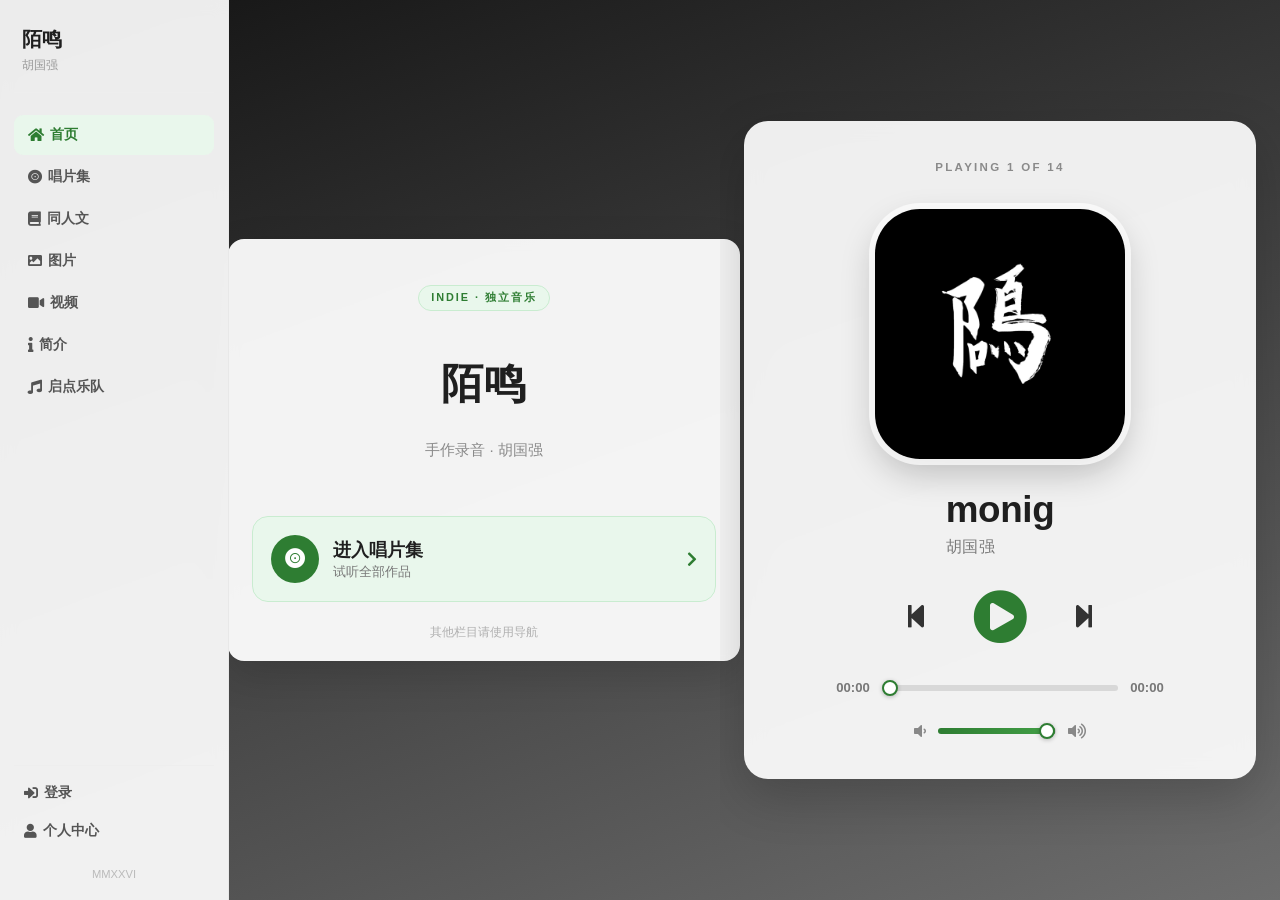
==== index.html @ 040d3408 "陌鸣乐队网站" ====
<!DOCTYPE html>
<html lang="zh-CN">
<head>
  <meta charset="UTF-8">
  <meta name="viewport" content="width=device-width, initial-scale=1.0">
  <title>Simple Music Player</title>
  <!-- Load FontAwesome icons -->
  <link rel="stylesheet" href="https://cdnjs.cloudflare.com/ajax/libs/font-awesome/5.13.0/css/all.min.css">

  <!-- Load the custom CSS style file -->
  <link rel="stylesheet" type="text/css" href="style.css">
</head>
<body>
  <div id="bg-layer"></div>

  <!-- 导航：桌面为侧边栏，手机为顶部条 -->
  <nav class="sidenav" id="sidenav">
    <div class="sn-brand">
      <div class="sn-name">陌鸣</div>
      <div class="sn-sub">胡国强</div>
    </div>
    <div class="sn-items">
      <div class="sn-item" data-view="menu" onclick="navTo('menu')"><i class="fa fa-home"></i><span>首页</span></div>
      <div class="sn-item" data-view="playlist" onclick="navTo('playlist')"><i class="fa fa-record-vinyl"></i><span>唱片集</span></div>
      <div class="sn-item" data-view="fanfic" onclick="navTo('fanfic')"><i class="fa fa-book"></i><span>同人文</span></div>
      <div class="sn-item" data-view="images" onclick="navTo('images')"><i class="fa fa-image"></i><span>图片</span></div>
      <div class="sn-item" data-view="video" onclick="navTo('video')"><i class="fa fa-video"></i><span>视频</span></div>
      <div class="sn-item" data-view="about" onclick="navTo('about')"><i class="fa fa-info"></i><span>简介</span></div>
      <div class="sn-item" data-view="band" onclick="navTo('band')"><i class="fa fa-music"></i><span>启点乐队</span></div>
    </div>
    <div class="sn-bottom">
      <div class="sn-item" id="nav-login" data-view="login" onclick="navTo('login')"><i class="fa fa-sign-in-alt"></i><span>登录</span></div>
      <div class="sn-item" id="nav-profile" data-view="profile" onclick="navTo('profile')"><i class="fa fa-user"></i><span>个人中心</span></div>
    </div>
    <div class="sn-foot">MMXXVI</div>
  </nav>

  <!-- 首页 -->
  <div class="view" id="view-menu">
    <div class="page page-home">
      <div class="home-hero">
        <div class="home-badge">INDIE · 独立音乐</div>
        <h1 class="home-title">陌鸣</h1>
        <p class="home-sub">手作录音 · 胡国强</p>
      </div>
      <div class="home-cta" onclick="navTo('playlist')">
        <div class="cta-icon"><i class="fa fa-record-vinyl"></i></div>
        <div class="cta-text">
          <div class="cta-name">进入唱片集</div>
          <div class="cta-sub">试听全部作品</div>
        </div>
        <i class="fa fa-chevron-right cta-go"></i>
      </div>
      <p class="home-hint">其他栏目请使用导航</p>
    </div>
  </div>

  <!-- 歌单 -->
  <div class="view" id="view-playlist">
    <div class="page">
      <div class="page-head"><div class="page-title">唱片集</div></div>
      <div class="pl-list"></div>
      <div class="card-foot"></div>
    </div>
  </div>

  <!-- 播放器 -->
  <div class="view" id="view-player">
    <div class="player-back" onclick="goBack()" title="返回"><i class="fa fa-arrow-left"></i></div>
    <div class="player">
      <div class="player-expand" onclick="toggleExpand()" title="放大">
        <i class="fa fa-expand"></i>
      </div>
      <div class="details">
        <div class="now-playing">PLAYING x OF y</div>
        <div class="track-art"></div>
        <div class="meta">
          <div class="track-name">Track Name</div>
          <div class="track-artist">Track Artist</div>
        </div>
      </div>
      <div class="buttons">
        <div class="prev-track" onclick="prevTrack()"><i class="fa fa-step-backward fa-2x"></i></div>
        <div class="playpause-track" onclick="playpauseTrack()"><i class="fa fa-play-circle fa-5x"></i></div>
        <div class="next-track" onclick="nextTrack()"><i class="fa fa-step-forward fa-2x"></i></div>
      </div>
      <div class="slider_container">
        <div class="current-time">00:00</div>
        <input type="range" min="1" max="100" value="0" class="seek_slider" onchange="seekTo()">
        <div class="total-duration">00:00</div>
      </div>
      <div class="slider_container">
        <i class="fa fa-volume-down"></i>
        <input type="range" min="1" max="100" value="99" class="volume_slider" onchange="setVolume()">
        <i class="fa fa-volume-up"></i>
      </div>
    </div>
  </div>

  <!-- 同人文 -->
  <div class="view" id="view-fanfic">
    <div class="page">
      <div class="page-head"><div class="page-title">同人文</div></div>
      <div class="page-body">
        <div class="empty-state">
          <div class="es-icon"><i class="fa fa-book-open"></i></div>
          <div class="es-title">文字档案整理中</div>
          <div class="es-sub">敬请期待</div>
        </div>
      </div>
      <div class="card-foot">同人文 · 文字区</div>
    </div>
  </div>

  <!-- 图片 -->
  <div class="view" id="view-images">
    <div class="page">
      <div class="page-head"><div class="page-title">图片</div></div>
      <div class="page-body">
        <p class="page-lead">相册 · GALLERY</p>
        <div class="img-grid"></div>
      </div>
      <div class="card-foot">图片 · 影像</div>
    </div>
  </div>

  <!-- 视频 -->
  <div class="view" id="view-video">
    <div class="page">
      <div class="page-head"><div class="page-title">视频</div></div>
      <div class="page-body">
        <p class="page-lead">影像 · VIDEOS</p>
        <div class="video-list"></div>
      </div>
      <div class="card-foot">视频 · 影像</div>
    </div>
  </div>

  <!-- 图片/视频 大图播放弹层 -->
  <div class="lightbox" id="lightbox" onclick="closeLightbox()">
    <div class="lightbox-body" onclick="event.stopPropagation()">
      <img id="lb-img" src="" alt="">
      <video id="lb-video" controls playsinline preload="metadata"></video>
      <div class="lightbox-close" onclick="closeLightbox()"><i class="fa fa-times"></i></div>
    </div>
  </div>

  <!-- 简介 -->
  <div class="view" id="view-about">
    <div class="page">
      <div class="page-head"><div class="page-title">简介</div></div>
      <div class="page-body">
        <p class="page-lead">ABOUT · 简介</p>
        <p class="page-para">陌鸣从不同的角度看待这个多面性的复杂社会：当人与外界的距离越来越远，人类越来越难找到灵魂的共振。陌生的我们因对音乐的共鸣而走到一起。</p>
        <p class="page-para">当然从另一个角度看，就是支莫名其妙的乐队。</p>
      </div>
      <div class="card-foot">简介 · ABOUT</div>
    </div>
  </div>

  <!-- 启点乐队 -->
  <div class="view" id="view-band">
    <div class="page">
      <div class="page-head"><div class="page-title">启点乐队</div></div>
      <div class="page-body">
        <p class="page-lead">BAND · 乐队</p>
        <div class="band-line"><span class="band-role">主唱 / 吉他</span><span class="band-name">胡国强</span></div>
        <div class="band-line"><span class="band-role">贝斯</span><span class="band-name">——</span></div>
        <div class="band-line"><span class="band-role">鼓</span><span class="band-name">——</span></div>
        <div class="band-line"><span class="band-role">键盘</span><span class="band-name">——</span></div>
        <p class="page-para" style="margin-top:18px">乐队简介占位文案：介绍乐队的成立、风格与成员，此处可替换。</p>
      </div>
      <div class="card-foot">启点乐队 · BAND</div>
    </div>
  </div>

  <!-- 登录 -->
  <div class="view" id="view-login">
    <div class="page">
      <div class="page-head"><div class="page-title">登录 · LOGIN</div></div>
      <div class="page-body">
        <form class="auth-form" id="login-form" onsubmit="return doLogin(event)">
          <label class="auth-label" for="login-user">手机号 / 用户名</label>
          <input class="auth-input" type="text" id="login-user" autocomplete="username" placeholder="手机号或用户名">
          <label class="auth-label" for="login-pass">密码</label>
          <input class="auth-input" type="password" id="login-pass" autocomplete="current-password" placeholder="请输入密码">
          <button type="submit" class="auth-btn">登 录</button>
        </form>
        <form class="auth-form" id="reg-form" style="display:none" onsubmit="return doRegister(event)">
          <label class="auth-label" for="reg-phone">手机号</label>
          <div class="code-row">
            <input class="auth-input" type="tel" id="reg-phone" autocomplete="tel" placeholder="请输入手机号">
            <button type="button" class="auth-btn code-btn" id="send-code-btn" onclick="sendSmsCode()">发送验证码</button>
          </div>
          <label class="auth-label" for="reg-code">验证码</label>
          <input class="auth-input" type="text" id="reg-code" inputmode="numeric" autocomplete="one-time-code" placeholder="请输入验证码">
          <label class="auth-label" for="reg-pass">密码</label>
          <input class="auth-input" type="password" id="reg-pass" autocomplete="new-password" placeholder="设置密码">
          <label class="auth-label" for="reg-pass2">确认密码</label>
          <input class="auth-input" type="password" id="reg-pass2" autocomplete="new-password" placeholder="再次输入密码">
          <button type="submit" class="auth-btn">注 册</button>
        </form>
        <p class="auth-switch" id="sw-reg"><a href="javascript:;" onclick="showRegister(true)">还没有账号？去注册</a></p>
        <p class="auth-switch" id="sw-login" style="display:none"><a href="javascript:;" onclick="showRegister(false)">已有账号？去登录</a></p>
        <div class="auth-msg" id="auth-msg"></div>
        <p class="auth-tip">演示账号：admin / 123456 · 注册验证码：123456（模拟）</p>
      </div>
    </div>
  </div>

  <!-- 个人中心 -->
  <div class="view" id="view-profile">
    <div class="page">
      <div class="page-head"><div class="page-title">个人中心 · PROFILE</div></div>
      <div class="page-body">
        <div class="profile-top">
          <div class="profile-avatar"><i class="fa fa-user"></i></div>
          <div class="profile-name" id="profile-name">——</div>
          <div class="profile-sub" id="profile-sub">0 首收藏</div>
        </div>
        <div class="profile-section">
          <div class="profile-sec-title">我的收藏</div>
          <div class="profile-favs" id="profile-favs"></div>
        </div>
      </div>
      <div class="card-foot">
        <button class="auth-btn auth-btn-ghost" onclick="doLogout()">退出登录</button>
      </div>
    </div>
  </div>

  <!-- 悬浮唱片：随时回到播放器 -->
  <div class="float-vinyl" onclick="enterPlayer()" title="回到播放器">
    <div class="fv-disc"></div>
    <span class="fv-note">NOW PLAYING</span>
  </div>

  <!-- Load the main script for the player -->
  <script src="main.js"></script>
</body>
</html>
---- style.css ----
html {
  background: #dff0d9;
}

body {
  margin: 0;
  background-color: transparent;
  font-family: -apple-system, BlinkMacSystemFont, "PingFang SC", "Microsoft YaHei", "Segoe UI", Roboto, "Helvetica Neue", sans-serif;
  -webkit-font-smoothing: antialiased;
  overflow-x: hidden;
}

/* soft background derived from the current cover */
#bg-layer {
  position: fixed;
  inset: 0;
  z-index: -1;
  background: linear-gradient(160deg, #90ee90 0%, #c8f0bb 100%);
  transition: opacity .6s ease;
}

/* ---- navigation: top bar on phones, sidebar on desktop ---- */

.sidenav {
  position: fixed;
  top: 0;
  left: 0;
  right: 0;
  height: 52px;
  z-index: 15;
  background: rgba(255, 255, 255, 0.92);
  border-bottom: 1px solid #e8e8e8;
  backdrop-filter: blur(8px);
  -webkit-backdrop-filter: blur(8px);
  display: flex;
  align-items: center;
  padding: 0 10px;
  gap: 8px;
}

.sn-brand {
  display: none;
}

.sn-items {
  display: flex;
  gap: 4px;
  overflow-x: auto;
  -webkit-overflow-scrolling: touch;
}

.sn-items::-webkit-scrollbar {
  display: none;
}

.sn-item {
  flex-shrink: 0;
  display: flex;
  align-items: center;
  gap: 6px;
  padding: 8px 12px;
  border-radius: 9px;
  color: #555;
  font-size: .85rem;
  font-weight: 600;
  cursor: pointer;
  white-space: nowrap;
  transition: background .15s, color .15s;
}

.sn-item i {
  font-size: .9rem;
}

.sn-item:hover {
  background: #f0f0f0;
}

.sn-item.active {
  background: #e9f7ec;
  color: #2e7d32;
}

.sn-foot {
  display: none;
}

.sn-bottom {
  display: flex;
  align-items: center;
  gap: 4px;
  margin-left: auto;
}

.sn-bottom .sn-item {
  padding: 8px 10px;
}

/* ---- auth & profile ---- */

.auth-form {
  display: flex;
  flex-direction: column;
  gap: 8px;
  margin-bottom: 14px;
}

.auth-label {
  font-size: .8rem;
  color: #888;
  font-weight: 600;
  margin-top: 4px;
}

.auth-input {
  padding: 11px 14px;
  border: 1px solid #ddd;
  border-radius: 10px;
  font-size: .95rem;
  font-family: inherit;
  outline: none;
  transition: border-color .15s, box-shadow .15s;
}

.auth-input:focus {
  border-color: #2e7d32;
  box-shadow: 0 0 0 3px rgba(46, 125, 50, .12);
}

.code-row {
  display: flex;
  gap: 8px;
}

.code-row .auth-input {
  flex: 1;
}

.code-btn {
  margin-top: 0;
  flex-shrink: 0;
  padding: 0 14px;
  font-size: .82rem;
  white-space: nowrap;
}

.code-btn:disabled {
  background: #aaa;
  cursor: default;
  transform: none;
}

.auth-btn {
  margin-top: 12px;
  padding: 12px;
  border: none;
  border-radius: 10px;
  background: #2e7d32;
  color: #fff;
  font-size: .95rem;
  font-weight: 700;
  font-family: inherit;
  cursor: pointer;
  transition: background .15s, transform .15s;
}

.auth-btn:hover {
  background: #256b29;
  transform: translateY(-1px);
}

.auth-btn-ghost {
  margin-top: 0;
  background: transparent;
  color: #c0392b;
  border: 1px solid #e0b4b4;
}

.auth-btn-ghost:hover {
  background: #fdf0f0;
}

.auth-switch {
  text-align: center;
  font-size: .82rem;
  color: #888;
  margin: 8px 0 0;
}

.auth-switch a {
  color: #2e7d32;
  cursor: pointer;
  font-weight: 600;
}

.auth-msg {
  text-align: center;
  font-size: .82rem;
  color: #c0392b;
  margin-top: 10px;
  min-height: 1.2em;
}

.auth-tip {
  text-align: center;
  font-size: .75rem;
  color: #aaa;
  margin-top: 12px;
}

.profile-top {
  text-align: center;
  padding: 8px 0 20px;
}

.profile-avatar {
  width: 74px;
  height: 74px;
  border-radius: 50%;
  background: #e9f7ec;
  color: #2e7d32;
  font-size: 1.8rem;
  display: flex;
  align-items: center;
  justify-content: center;
  margin: 0 auto 12px;
  box-shadow: inset 0 0 0 1px #c9ecd0;
}

.profile-name {
  font-size: 1.2rem;
  font-weight: 700;
  color: #1f1f1f;
}

.profile-sub {
  font-size: .8rem;
  color: #999;
  margin-top: 4px;
}

.profile-section {
  border-top: 1px solid #eee;
  padding-top: 16px;
}

.profile-sec-title {
  font-size: .82rem;
  font-weight: 700;
  color: #666;
  letter-spacing: .08em;
  margin-bottom: 8px;
}

.profile-favs {
  display: flex;
  flex-direction: column;
  gap: 2px;
}

.pf-item {
  display: flex;
  align-items: center;
  gap: 10px;
  padding: 10px 12px;
  border-radius: 10px;
  cursor: pointer;
  transition: background .15s;
}

.pf-item:hover {
  background: #f4faf5;
}

.pf-item i {
  color: #2e7d32;
  font-size: .85rem;
  width: 16px;
}

.pf-name {
  font-size: .9rem;
  color: #333;
  font-weight: 500;
}

.pf-empty {
  text-align: center;
  color: #aaa;
  font-size: .82rem;
  padding: 18px 0;
}

.pl-fav {
  color: #ccc;
  font-size: .85rem;
  padding: 8px;
  cursor: pointer;
  transition: color .15s, transform .15s;
}

.pl-fav:hover {
  transform: scale(1.15);
}

.pl-fav.on {
  color: #e0245e;
}

/* ---- views ---- */

.view {
  position: fixed;
  top: 52px;
  left: 0;
  right: 0;
  bottom: 0;
  display: flex;
  align-items: center;
  justify-content: center;
  padding: 20px;
  overflow-y: auto;
  opacity: 0;
  pointer-events: none;
  transform: translateY(8px);
  transition: opacity .2s ease, transform .2s ease;
}

.view.active {
  opacity: 1;
  pointer-events: auto;
  transform: none;
}

/* ---- shared page card ---- */

.page {
  width: min(92vw, 460px);
  max-height: 100%;
  background: rgba(255, 255, 255, 0.94);
  border-radius: 16px;
  box-shadow: 0 14px 40px rgba(0, 0, 0, 0.14);
  backdrop-filter: blur(6px);
  -webkit-backdrop-filter: blur(6px);
  display: flex;
  flex-direction: column;
  overflow: hidden;
}

.page-head {
  display: flex;
  align-items: center;
  justify-content: center;
  padding: 18px 22px 14px;
  border-bottom: 1px solid #eee;
}

.page-title {
  font-size: 1.1rem;
  font-weight: 700;
  letter-spacing: .02em;
  color: #1f1f1f;
}

.page-body {
  flex: 1;
  overflow-y: auto;
  padding: 22px;
}

.page-lead {
  color: #8a8a8a;
  font-size: .8rem;
  letter-spacing: .14em;
  text-transform: uppercase;
  margin-bottom: 14px;
}

.page-para {
  color: #444;
  line-height: 1.9;
  margin-bottom: 14px;
}

.page-para.placeholder {
  color: #aaa;
}

.card-foot {
  padding: 12px 22px;
  border-top: 1px solid #eee;
  color: #999;
  text-align: center;
  font-size: .75rem;
}

/* ---- home ---- */

.home-hero {
  text-align: center;
  padding: 46px 24px 30px;
}

.home-badge {
  display: inline-block;
  font-size: .68rem;
  font-weight: 700;
  letter-spacing: .18em;
  color: #2e7d32;
  background: #e9f7ec;
  border: 1px solid #c9ecd0;
  border-radius: 999px;
  padding: 5px 12px;
  margin-bottom: 18px;
}

.home-title {
  font-size: 2.6rem;
  font-weight: 800;
  letter-spacing: .02em;
  color: #1f1f1f;
}

.home-sub {
  color: #8a8a8a;
  font-size: .95rem;
  margin-top: 8px;
}

.home-cta {
  display: flex;
  align-items: center;
  gap: 14px;
  margin: 10px 24px 0;
  padding: 18px;
  background: #e9f7ec;
  border: 1px solid #c9ecd0;
  border-radius: 16px;
  cursor: pointer;
  transition: transform .15s, box-shadow .15s;
}

.home-cta:hover {
  transform: translateY(-2px);
  box-shadow: 0 10px 22px rgba(0, 0, 0, 0.08);
}

.cta-icon {
  width: 48px;
  height: 48px;
  border-radius: 50%;
  background: #2e7d32;
  color: #fff;
  font-size: 1.3rem;
  display: flex;
  align-items: center;
  justify-content: center;
  flex-shrink: 0;
}

.cta-text {
  flex: 1;
  min-width: 0;
}

.cta-name {
  font-size: 1.1rem;
  font-weight: 700;
  color: #1f1f1f;
}

.cta-sub {
  font-size: .8rem;
  color: #777;
  margin-top: 2px;
}

.cta-go {
  color: #2e7d32;
  font-size: 1rem;
}

.home-hint {
  text-align: center;
  color: #b0b0b0;
  font-size: .78rem;
  margin: 22px 0 20px;
}

/* ---- playlist ---- */

.pl-list {
  flex: 1;
  overflow-y: auto;
  padding: 8px 16px;
}

.pl-item {
  display: flex;
  align-items: center;
  gap: 14px;
  padding: 13px 10px;
  border-bottom: 1px solid #f0f0f0;
  border-radius: 10px;
  cursor: pointer;
  transition: background .15s;
}

.pl-item:hover {
  background: #f6f6f6;
}

.pl-num {
  color: #b0b0b0;
  font-size: .8rem;
  font-weight: 600;
  width: 22px;
}

.pl-meta {
  flex: 1;
  min-width: 0;
}

.pl-name {
  color: #222;
  font-size: .98rem;
  font-weight: 600;
  white-space: nowrap;
  overflow: hidden;
  text-overflow: ellipsis;
}

.pl-artist {
  color: #999;
  font-size: .75rem;
  margin-top: 2px;
}

.pl-state {
  color: #2e7d32;
  font-size: .75rem;
  visibility: hidden;
}

.pl-item.active .pl-state {
  visibility: visible;
}

.pl-item.active .pl-name {
  color: #2e7d32;
}

/* ---- player ---- */

.player-back {
  position: absolute;
  top: 16px;
  left: 16px;
  z-index: 5;
  cursor: pointer;
  color: #333;
  font-size: 1.05rem;
  padding: 8px;
  background: rgba(255, 255, 255, 0.75);
  border-radius: 50%;
  width: 38px;
  height: 38px;
  display: flex;
  align-items: center;
  justify-content: center;
  box-shadow: 0 4px 14px rgba(0, 0, 0, 0.12);
}

.player {
  width: min(92vw, 520px);
  background: rgba(255, 255, 255, 0.92);
  border-radius: 24px;
  padding: 40px 32px 30px;
  box-shadow: 0 18px 50px rgba(0, 0, 0, 0.18);
  backdrop-filter: blur(10px);
  -webkit-backdrop-filter: blur(10px);
  display: flex;
  align-items: center;
  flex-direction: column;
  justify-content: center;
  position: relative;
}

.player-expand {
  display: none;
  position: absolute;
  top: 12px;
  right: 12px;
  width: 34px;
  height: 34px;
  align-items: center;
  justify-content: center;
  border-radius: 50%;
  background: rgba(0, 0, 0, 0.06);
  color: #555;
  cursor: pointer;
  font-size: .9rem;
  transition: background .15s, transform .15s;
}

.player-expand:hover {
  background: rgba(0, 0, 0, 0.12);
  transform: scale(1.1);
}

.details {
  display: flex;
  align-items: center;
  flex-direction: column;
  justify-content: center;
  margin-bottom: 6px;
}

.now-playing {
  font-size: .72rem;
  font-weight: 600;
  letter-spacing: .2em;
  text-transform: uppercase;
  color: #8a8a8a;
  margin-bottom: 8px;
}

.track-art {
  margin: 28px 0 30px;
  height: 250px;
  width: 250px;
  background-size: cover;
  background-position: center;
  border-radius: 18%;
  box-shadow:
    0 0 0 6px rgba(255, 255, 255, 0.7),
    0 14px 34px rgba(0, 0, 0, 0.22);
}

.track-art.playing {
  animation: spin 12s linear infinite;
}

@keyframes spin {
  to {
    transform: rotate(360deg);
  }
}

.track-name {
  font-size: 2.3rem;
  font-weight: 700;
  letter-spacing: -.01em;
  color: #1f1f1f;
  text-align: center;
}

.track-artist {
  font-size: 1rem;
  font-weight: 500;
  letter-spacing: .04em;
  color: #7a7a7a;
  margin-top: 6px;
}

.buttons {
  display: flex;
  flex-direction: row;
  align-items: center;
  gap: 10px;
  margin-top: 8px;
}

.playpause-track, .prev-track, .next-track {
  display: flex;
  align-items: center;
  justify-content: center;
  padding: 18px;
  border-radius: 50%;
  cursor: pointer;
  transition: transform .15s, opacity .2s, background .15s;
}

.playpause-track i {
  font-size: 3.4rem;
  color: #2e7d32;
}

.prev-track i, .next-track i {
  font-size: 1.6rem;
  color: #333;
}

.playpause-track:hover {
  transform: scale(1.06);
}

.prev-track:hover, .next-track:hover {
  background: rgba(0, 0, 0, 0.04);
  transform: scale(1.12);
}

.playpause-track:active, .prev-track:active, .next-track:active {
  transform: scale(.94);
}

.slider_container {
  width: 88%;
  max-width: 400px;
  display: flex;
  justify-content: center;
  align-items: center;
  margin-top: 8px;
}

/* range sliders: the filled track is painted by main.js */
.seek_slider, .volume_slider {
  -webkit-appearance: none;
  -moz-appearance: none;
  appearance: none;
  height: 6px;
  border-radius: 3px;
  background: #d8d8d8;
  outline: none;
  cursor: pointer;
}

.seek_slider::-webkit-slider-thumb, .volume_slider::-webkit-slider-thumb {
  -webkit-appearance: none;
  -moz-appearance: none;
  appearance: none;
  width: 16px;
  height: 16px;
  border-radius: 50%;
  background: #fff;
  border: 2px solid #2e7d32;
  box-shadow: 0 1px 4px rgba(0, 0, 0, 0.25);
  cursor: pointer;
}

.seek_slider::-moz-range-thumb, .volume_slider::-moz-range-thumb {
  width: 16px;
  height: 16px;
  border-radius: 50%;
  background: #fff;
  border: 2px solid #2e7d32;
  cursor: pointer;
}

.seek_slider::-moz-range-track, .volume_slider::-moz-range-track {
  height: 6px;
  background: transparent;
}

.seek_slider {
  width: 60%;
}

.volume_slider {
  width: 30%;
}

.current-time, .total-duration {
  padding: 10px;
  font-size: .82rem;
  font-weight: 600;
  color: #777;
}

i.fa-volume-down, i.fa-volume-up {
  padding: 10px;
  color: #888;
}

i.fa-play-circle, i.fa-pause-circle, i.fa-step-forward, i.fa-step-backward {
  cursor: pointer;
}

/* ---- sub pages ---- */

.empty-state {
  display: flex;
  flex-direction: column;
  align-items: center;
  justify-content: center;
  gap: 6px;
  padding: 70px 0;
  text-align: center;
}

.es-icon {
  width: 78px;
  height: 78px;
  border-radius: 50%;
  background: #e9f7ec;
  color: #2e7d32;
  font-size: 1.9rem;
  display: flex;
  align-items: center;
  justify-content: center;
  margin-bottom: 10px;
  box-shadow: inset 0 0 0 1px #c9ecd0;
}

.es-title {
  font-size: 1.05rem;
  font-weight: 600;
  color: #555;
}

.es-sub {
  font-size: .82rem;
  color: #aaa;
}

.img-grid {
  display: grid;
  grid-template-columns: 1fr 1fr 1fr;
  gap: 8px;
}

.img-cell {
  aspect-ratio: 1;
  border-radius: 10px;
  background-color: #fafafa;
  background-size: cover;
  background-position: center;
  cursor: zoom-in;
  transition: transform .15s, box-shadow .15s;
}

.img-cell:hover {
  transform: scale(1.03);
  box-shadow: 0 6px 16px rgba(0, 0, 0, 0.18);
}

/* ---- video list ---- */

.video-list {
  display: flex;
  flex-direction: column;
  gap: 10px;
}

.video-item {
  display: flex;
  align-items: center;
  gap: 12px;
  padding: 12px;
  border: 1px solid #eee;
  border-radius: 12px;
  cursor: pointer;
  transition: background .15s, transform .15s;
}

.video-item:hover {
  background: #f4faf5;
  transform: translateX(2px);
}

.video-thumb {
  width: 46px;
  height: 46px;
  border-radius: 10px;
  background: #2e7d32;
  color: #fff;
  display: flex;
  align-items: center;
  justify-content: center;
  font-size: 1.1rem;
  flex-shrink: 0;
}

.video-name {
  flex: 1;
  min-width: 0;
  font-size: .9rem;
  font-weight: 600;
  color: #333;
  white-space: nowrap;
  overflow: hidden;
  text-overflow: ellipsis;
}

/* ---- lightbox (image / video viewer) ---- */

.lightbox {
  position: fixed;
  inset: 0;
  z-index: 30;
  background: rgba(0, 0, 0, 0.86);
  display: none;
  align-items: center;
  justify-content: center;
  padding: 20px;
}

.lightbox.open {
  display: flex;
}

.lightbox-body {
  position: relative;
  max-width: 94vw;
  max-height: 92vh;
}

.lightbox-body img,
.lightbox-body video {
  max-width: 94vw;
  max-height: 92vh;
  border-radius: 10px;
  display: none;
}

.lightbox-close {
  position: absolute;
  top: -14px;
  right: -14px;
  width: 36px;
  height: 36px;
  border-radius: 50%;
  background: #fff;
  color: #333;
  font-size: .9rem;
  display: flex;
  align-items: center;
  justify-content: center;
  cursor: pointer;
  box-shadow: 0 2px 8px rgba(0, 0, 0, 0.3);
}

.band-line {
  display: flex;
  justify-content: space-between;
  align-items: baseline;
  padding: 11px 0;
  border-bottom: 1px solid #f0f0f0;
}

.band-role {
  color: #999;
  font-size: .8rem;
}

.band-name {
  color: #222;
  font-weight: 600;
}

/* ---- floating vinyl ---- */

.float-vinyl {
  position: fixed;
  right: 18px;
  bottom: 18px;
  z-index: 9;
  display: flex;
  flex-direction: column;
  align-items: center;
  gap: 6px;
  cursor: pointer;
  -webkit-tap-highlight-color: transparent;
}

.fv-disc {
  width: 72px;
  height: 72px;
  border-radius: 50%;
  background-size: cover;
  background-position: center;
  border: 3px solid #fff;
  box-shadow: 0 4px 14px rgba(0, 0, 0, 0.25);
}

.float-vinyl.playing .fv-disc {
  animation: spin 7s linear infinite;
}

.fv-note {
  font-size: .6rem;
  font-weight: 700;
  letter-spacing: .1em;
  color: #fff;
  text-shadow: 0 1px 2px rgba(0, 0, 0, 0.4);
}

#view-player.active ~ .float-vinyl {
  display: none;
}

/* ---- desktop: sidebar + content + player ---- */

@media (min-width: 1024px) {
  .sidenav {
    left: 0;
    right: auto;
    top: 0;
    bottom: 0;
    width: 200px;
    height: auto;
    flex-direction: column;
    align-items: stretch;
    padding: 20px 14px;
    border-bottom: none;
    border-right: 1px solid #e8e8e8;
  }

  .sn-brand {
    display: block;
    padding: 6px 8px 18px;
    border-bottom: 1px solid #eee;
    margin-bottom: 14px;
  }

  .sn-name {
    font-size: 1.25rem;
    font-weight: 800;
    color: #1f1f1f;
  }

  .sn-sub {
    font-size: .78rem;
    color: #999;
    margin-top: 4px;
  }

  .sn-items {
    flex-direction: column;
    flex: 1;
    overflow-x: visible;
    overflow-y: auto;
    gap: 2px;
  }

  .sn-bottom {
    flex-direction: column;
    align-items: stretch;
    margin-left: 0;
    border-top: 1px solid #eee;
    margin-top: 14px;
    padding-top: 10px;
  }

  .sn-item {
    padding: 11px 14px;
  }

  .sn-foot {
    display: block;
    font-size: .7rem;
    color: #bbb;
    text-align: center;
    padding-top: 12px;
  }

  .view {
    top: 0;
  }

  .view:not(#view-player) {
    left: 200px;
    right: 40%;
    width: auto;
    padding: 36px 28px;
  }

  #view-player {
    left: auto;
    right: 0;
    top: 0;
    width: 40%;
    padding: 28px 24px;
    opacity: 1;
    pointer-events: auto;
    transform: none;
  }

  #view-player .player-back {
    display: none;
  }

  .page {
    width: min(100%, 560px);
  }

  .player {
    width: 100%;
    max-width: 520px;
  }

  .float-vinyl {
    display: none;
  }
}

/* small phones */
@media (max-width: 480px) {
  .track-art {
    height: 200px;
    width: 200px;
  }

  .track-name {
    font-size: 2rem;
  }

  .home-title {
    font-size: 2.2rem;
  }

  .player {
    padding: 30px 20px 22px;
  }

  .float-vinyl {
    right: 12px;
    bottom: 12px;
  }
}

/* ---- landscape phones / small tablets: compact mini player, tap to expand ---- */

@media (orientation: landscape) and (max-width: 1024px) {
  #view-player {
    align-items: flex-end;
    justify-content: center;
    padding: 10px;
  }

  #view-player .player {
    width: 100%;
    max-width: 700px;
    flex-direction: row;
    align-items: center;
    gap: 16px;
    padding: 12px 16px;
    border-radius: 16px;
  }

  #view-player .player-back {
    top: 8px;
    left: 8px;
    width: 30px;
    height: 30px;
    font-size: .85rem;
  }

  #view-player .player-expand {
    top: 8px;
    right: 8px;
    width: 30px;
    height: 30px;
    font-size: .8rem;
    display: flex;
  }

  #view-player .details {
    flex-direction: row;
    align-items: center;
    gap: 14px;
    margin: 0;
    flex: 1;
    min-width: 0;
  }

  #view-player .now-playing {
    display: none;
  }

  #view-player .track-art {
    width: 58px;
    height: 58px;
    margin: 0;
    border-radius: 12px;
    flex-shrink: 0;
  }

  #view-player .track-art.playing {
    animation: none;
  }

  #view-player .meta {
    flex: 1;
    min-width: 0;
  }

  #view-player .track-name {
    font-size: 1.05rem;
    text-align: left;
    white-space: nowrap;
    overflow: hidden;
    text-overflow: ellipsis;
  }

  #view-player .track-artist {
    font-size: .8rem;
    text-align: left;
    margin: 2px 0 0;
  }

  #view-player .buttons {
    flex-direction: row;
    margin: 0;
    gap: 4px;
    flex-shrink: 0;
  }

  #view-player .playpause-track,
  #view-player .prev-track,
  #view-player .next-track {
    padding: 10px;
  }

  #view-player .playpause-track i {
    font-size: 2rem;
  }

  #view-player .slider_container {
    width: auto;
    margin: 0;
    flex-shrink: 0;
  }

  #view-player .seek_slider {
    width: 120px;
  }

  #view-player .volume_slider,
  #view-player .current-time,
  #view-player .total-duration,
  #view-player i.fa-volume-down,
  #view-player i.fa-volume-up {
    display: none;
  }

  /* expanded / maximized */
  #view-player.expanded {
    align-items: center;
    justify-content: center;
    padding: 20px;
  }

  #view-player.expanded .player {
    width: min(92vw, 520px);
    max-width: none;
    flex-direction: column;
    align-items: center;
    gap: 0;
    padding: 40px 32px 30px;
    border-radius: 24px;
  }

  #view-player.expanded .player-back {
    top: 16px;
    left: 16px;
    width: 38px;
    height: 38px;
    font-size: 1.05rem;
  }

  #view-player.expanded .player-expand {
    top: 12px;
    right: 12px;
    width: 34px;
    height: 34px;
    font-size: .9rem;
  }

  #view-player.expanded .details {
    flex-direction: column;
    align-items: center;
    gap: 0;
    margin-bottom: 6px;
  }

  #view-player.expanded .now-playing {
    display: block;
  }

  #view-player.expanded .track-art {
    width: 180px;
    height: 180px;
    margin: 22px 0 26px;
    border-radius: 18%;
  }

  #view-player.expanded .track-art.playing {
    animation: spin 12s linear infinite;
  }

  #view-player.expanded .track-name {
    font-size: 2rem;
    text-align: center;
    white-space: normal;
  }

  #view-player.expanded .track-artist {
    font-size: 1rem;
    text-align: center;
    margin: 6px 0 0;
  }

  #view-player.expanded .buttons {
    margin-top: 8px;
    gap: 10px;
  }

  #view-player.expanded .playpause-track,
  #view-player.expanded .prev-track,
  #view-player.expanded .next-track {
    padding: 18px;
  }

  #view-player.expanded .playpause-track i {
    font-size: 3.4rem;
  }

  #view-player.expanded .slider_container {
    width: 88%;
    max-width: 400px;
    margin-top: 8px;
  }

  #view-player.expanded .seek_slider {
    width: 60%;
  }

  #view-player.expanded .volume_slider,
  #view-player.expanded .current-time,
  #view-player.expanded .total-duration,
  #view-player.expanded i.fa-volume-down,
  #view-player.expanded i.fa-volume-up {
    display: block;
  }
}
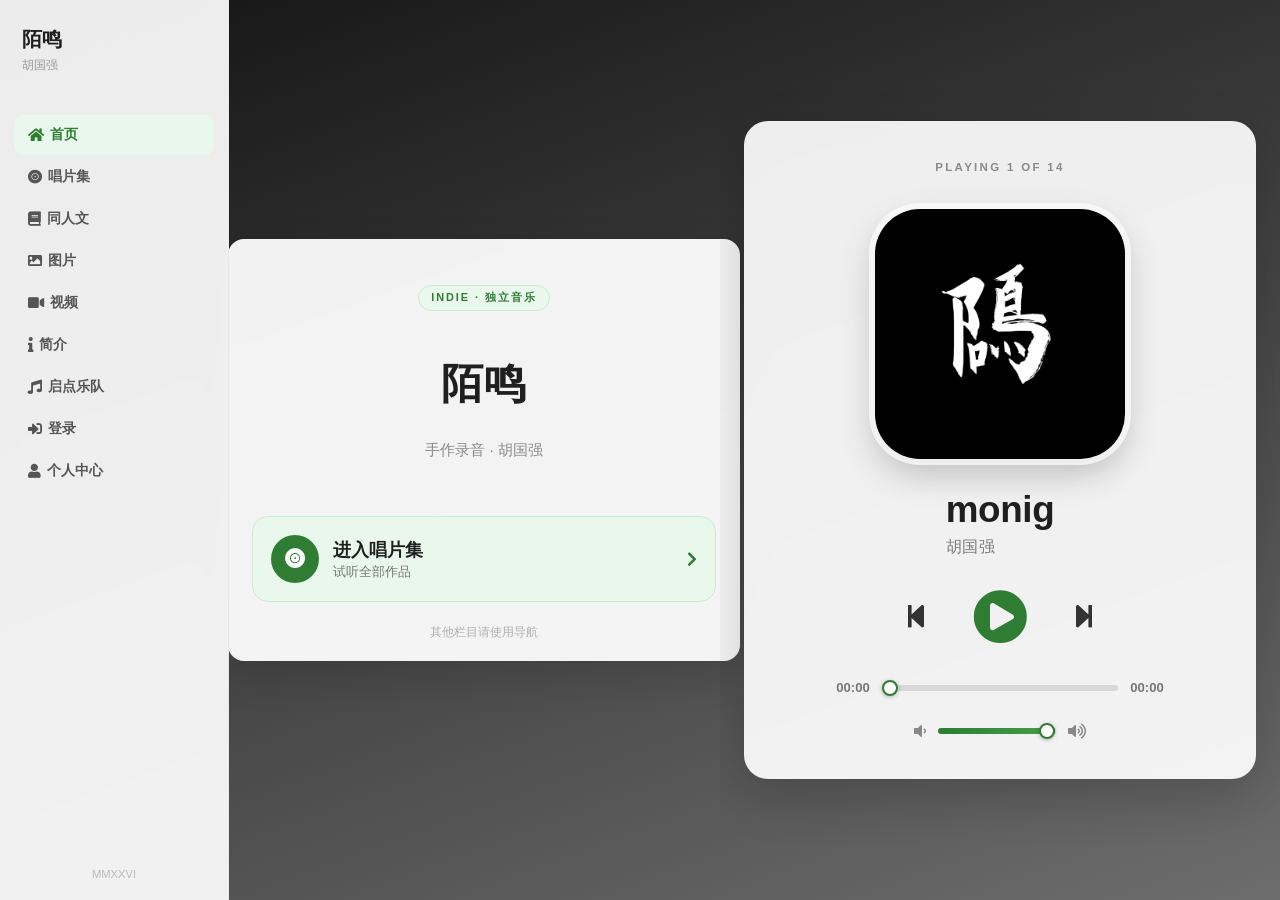
==== commit 59d81fd9: "个人中心移到导航栏最后，跟随导航滚动" ====
--- a/index.html
+++ b/index.html
@@ -27,8 +27,6 @@
       <div class="sn-item" data-view="video" onclick="navTo('video')"><i class="fa fa-video"></i><span>视频</span></div>
       <div class="sn-item" data-view="about" onclick="navTo('about')"><i class="fa fa-info"></i><span>简介</span></div>
       <div class="sn-item" data-view="band" onclick="navTo('band')"><i class="fa fa-music"></i><span>启点乐队</span></div>
-    </div>
-    <div class="sn-bottom">
       <div class="sn-item" id="nav-login" data-view="login" onclick="navTo('login')"><i class="fa fa-sign-in-alt"></i><span>登录</span></div>
       <div class="sn-item" id="nav-profile" data-view="profile" onclick="navTo('profile')"><i class="fa fa-user"></i><span>个人中心</span></div>
     </div>
@@ -102,10 +100,16 @@
     <div class="page">
       <div class="page-head"><div class="page-title">同人文</div></div>
       <div class="page-body">
-        <div class="empty-state">
-          <div class="es-icon"><i class="fa fa-book-open"></i></div>
-          <div class="es-title">文字档案整理中</div>
-          <div class="es-sub">敬请期待</div>
+        <div class="fanfic-list" id="fanfic-list"></div>
+        <div class="fanfic-read" id="fanfic-read" style="display:none">
+          <div class="fanfic-back" onclick="closeChapter()"><i class="fa fa-arrow-left"></i> 返回目录</div>
+          <div class="fanfic-chapter-title" id="fanfic-chapter-title"></div>
+          <div class="fanfic-body" id="fanfic-body"></div>
+          <div class="fanfic-nav">
+            <button class="fanfic-btn" id="fanfic-prev" onclick="prevChapter()"><i class="fa fa-chevron-left"></i> 上一章</button>
+            <button class="fanfic-btn" onclick="closeChapter()">返回目录</button>
+            <button class="fanfic-btn" id="fanfic-next" onclick="nextChapter()">下一章 <i class="fa fa-chevron-right"></i></button>
+          </div>
         </div>
       </div>
       <div class="card-foot">同人文 · 文字区</div>
@@ -133,6 +137,18 @@
         <div class="video-list"></div>
       </div>
       <div class="card-foot">视频 · 影像</div>
+    </div>
+  </div>
+
+  <!-- 曲目密码弹窗 -->
+  <div class="lockbox" id="lockbox" onclick="closeLockbox()">
+    <div class="lockbox-card" onclick="event.stopPropagation()">
+      <div class="lockbox-icon"><i class="fa fa-lock"></i></div>
+      <div class="lockbox-title">需要密码</div>
+      <div class="lockbox-sub">这首曲目需要输入访问密码</div>
+      <input type="password" class="auth-input" id="lock-pass" placeholder="请输入访问密码" onkeydown="if(event.key==='Enter')checkLockPass()">
+      <button class="auth-btn" onclick="checkLockPass()">确 认</button>
+      <div class="lockbox-msg" id="lockbox-msg"></div>
     </div>
   </div>
 
@@ -142,6 +158,12 @@
       <img id="lb-img" src="" alt="">
       <video id="lb-video" controls playsinline preload="metadata"></video>
       <div class="lightbox-close" onclick="closeLightbox()"><i class="fa fa-times"></i></div>
+    </div>
+    <div class="lb-zone lb-zone-left" onclick="event.stopPropagation(); prevMedia()" title="上一张">
+      <div class="lb-nav"><i class="fa fa-chevron-left"></i></div>
+    </div>
+    <div class="lb-zone lb-zone-right" onclick="event.stopPropagation(); nextMedia()" title="下一张">
+      <div class="lb-nav"><i class="fa fa-chevron-right"></i></div>
     </div>
   </div>
 
@@ -235,7 +257,8 @@
     <span class="fv-note">NOW PLAYING</span>
   </div>
 
-  <!-- Load the main script for the player -->
+  <!-- Load the fanfic data, then the main script -->
+  <script src="fanfic.js"></script>
   <script src="main.js"></script>
 </body>
 </html>
--- a/style.css
+++ b/style.css
@@ -85,17 +85,6 @@
   display: none;
 }
 
-.sn-bottom {
-  display: flex;
-  align-items: center;
-  gap: 4px;
-  margin-left: auto;
-}
-
-.sn-bottom .sn-item {
-  padding: 8px 10px;
-}
-
 /* ---- auth & profile ---- */
 
 .auth-form {
@@ -305,6 +294,72 @@
 
 .pl-fav.on {
   color: #e0245e;
+}
+
+.pl-lock {
+  color: #b8a24a;
+  font-size: .82rem;
+  padding: 8px;
+  display: none;
+}
+
+/* ---- lockbox (track password) ---- */
+
+.lockbox {
+  position: fixed;
+  inset: 0;
+  z-index: 40;
+  background: rgba(0, 0, 0, 0.6);
+  display: none;
+  align-items: center;
+  justify-content: center;
+  padding: 20px;
+}
+
+.lockbox.open {
+  display: flex;
+}
+
+.lockbox-card {
+  width: min(88vw, 320px);
+  background: #fff;
+  border-radius: 16px;
+  padding: 28px 24px 22px;
+  display: flex;
+  flex-direction: column;
+  gap: 10px;
+  text-align: center;
+  box-shadow: 0 18px 50px rgba(0, 0, 0, 0.25);
+}
+
+.lockbox-icon {
+  width: 56px;
+  height: 56px;
+  margin: 0 auto 4px;
+  border-radius: 50%;
+  background: #f7f2e2;
+  color: #b8a24a;
+  font-size: 1.4rem;
+  display: flex;
+  align-items: center;
+  justify-content: center;
+}
+
+.lockbox-title {
+  font-size: 1.1rem;
+  font-weight: 700;
+  color: #1f1f1f;
+}
+
+.lockbox-sub {
+  font-size: .82rem;
+  color: #888;
+}
+
+.lockbox-msg {
+  font-size: .82rem;
+  color: #c0392b;
+  min-height: 1.2em;
 }
 
 /* ---- views ---- */
@@ -931,6 +986,58 @@
   box-shadow: 0 2px 8px rgba(0, 0, 0, 0.3);
 }
 
+.lb-zone {
+  position: absolute;
+  top: 0;
+  bottom: 0;
+  width: 76px;
+  display: flex;
+  align-items: center;
+  justify-content: center;
+  cursor: pointer;
+  opacity: 0;
+  transition: opacity .2s ease;
+  -webkit-tap-highlight-color: transparent;
+}
+
+.lb-zone:hover {
+  opacity: 1;
+}
+
+.lb-zone-left {
+  left: 0;
+}
+
+.lb-zone-right {
+  right: 0;
+}
+
+.lb-nav {
+  width: 46px;
+  height: 46px;
+  border-radius: 50%;
+  background: rgba(0, 0, 0, 0.45);
+  color: #fff;
+  font-size: 1.2rem;
+  display: flex;
+  align-items: center;
+  justify-content: center;
+  transition: background .15s, transform .15s;
+  pointer-events: none;
+}
+
+.lb-zone:hover .lb-nav {
+  background: rgba(0, 0, 0, 0.65);
+  transform: scale(1.08);
+}
+
+/* 触屏设备没有鼠标悬停，直接显示半透明按钮方便点按 */
+@media (hover: none) {
+  .lb-zone {
+    opacity: .55;
+  }
+}
+
 .band-line {
   display: flex;
   justify-content: space-between;
@@ -947,6 +1054,102 @@
 .band-name {
   color: #222;
   font-weight: 600;
+}
+
+/* ---- fanfic ---- */
+
+.fanfic-item {
+  display: flex;
+  align-items: baseline;
+  gap: 12px;
+  padding: 13px 10px;
+  border-bottom: 1px solid #f0f0f0;
+  border-radius: 10px;
+  cursor: pointer;
+  transition: background .15s;
+}
+
+.fanfic-item:hover {
+  background: #f4faf5;
+}
+
+.fanfic-ch {
+  color: #2e7d32;
+  font-size: .8rem;
+  font-weight: 700;
+  letter-spacing: .05em;
+  flex-shrink: 0;
+}
+
+.fanfic-title {
+  color: #333;
+  font-size: .98rem;
+  font-weight: 600;
+}
+
+.fanfic-back {
+  display: flex;
+  align-items: center;
+  gap: 8px;
+  color: #2e7d32;
+  font-size: .85rem;
+  font-weight: 600;
+  cursor: pointer;
+  padding: 4px 0 14px;
+}
+
+.fanfic-chapter-title {
+  font-size: 1.15rem;
+  font-weight: 800;
+  color: #1f1f1f;
+  text-align: center;
+  padding: 6px 0 14px;
+  border-bottom: 1px solid #eee;
+  margin-bottom: 16px;
+}
+
+.fanfic-body p {
+  color: #444;
+  line-height: 2;
+  margin-bottom: 12px;
+  font-size: .95rem;
+}
+
+.fanfic-nav {
+  display: flex;
+  gap: 8px;
+  margin-top: 20px;
+  padding-top: 14px;
+  border-top: 1px solid #eee;
+}
+
+.fanfic-btn {
+  flex: 1;
+  display: flex;
+  align-items: center;
+  justify-content: center;
+  gap: 6px;
+  padding: 11px 8px;
+  border: 1px solid #c9ecd0;
+  border-radius: 10px;
+  background: #e9f7ec;
+  color: #2e7d32;
+  font-size: .88rem;
+  font-weight: 600;
+  font-family: inherit;
+  cursor: pointer;
+  transition: background .15s, transform .15s;
+}
+
+.fanfic-btn:hover {
+  background: #dcefdf;
+  transform: translateY(-1px);
+}
+
+.fanfic-btn.disabled {
+  opacity: .35;
+  cursor: default;
+  transform: none;
 }
 
 /* ---- floating vinyl ---- */
@@ -1034,15 +1237,6 @@
     gap: 2px;
   }
 
-  .sn-bottom {
-    flex-direction: column;
-    align-items: stretch;
-    margin-left: 0;
-    border-top: 1px solid #eee;
-    margin-top: 14px;
-    padding-top: 10px;
-  }
-
   .sn-item {
     padding: 11px 14px;
   }
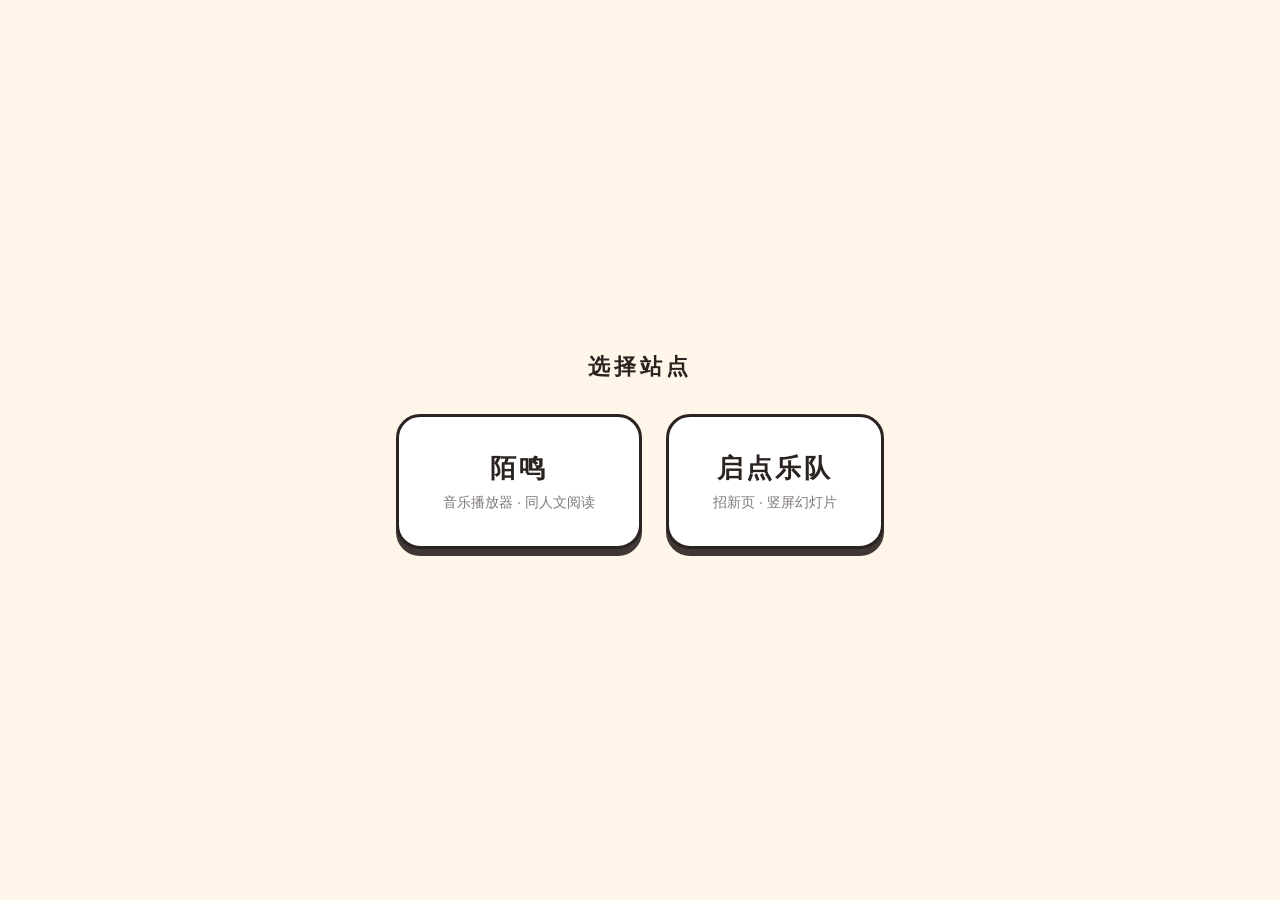
==== commit 0d7230b4: "Pages 发布整个仓库：根目录入口页 + mosm/ 与 qidian/ 两个站点" ====
--- a/index.html
+++ b/index.html
@@ -1,264 +1,51 @@
 <!DOCTYPE html>
 <html lang="zh-CN">
 <head>
-  <meta charset="UTF-8">
-  <meta name="viewport" content="width=device-width, initial-scale=1.0">
-  <title>Simple Music Player</title>
-  <!-- Load FontAwesome icons -->
-  <link rel="stylesheet" href="https://cdnjs.cloudflare.com/ajax/libs/font-awesome/5.13.0/css/all.min.css">
-
-  <!-- Load the custom CSS style file -->
-  <link rel="stylesheet" type="text/css" href="style.css">
+<meta charset="UTF-8">
+<meta name="viewport" content="width=device-width, initial-scale=1.0">
+<title>两个站点</title>
+<style>
+  * { margin: 0; padding: 0; box-sizing: border-box; }
+  body {
+    font-family: -apple-system, BlinkMacSystemFont, "PingFang SC", "Hiragino Sans GB", "Microsoft YaHei", sans-serif;
+    min-height: 100vh;
+    display: flex;
+    flex-direction: column;
+    align-items: center;
+    justify-content: center;
+    gap: 32px;
+    padding: 32px;
+    background: #fff6e9;
+  }
+  h1 { font-size: 22px; color: #2b2320; letter-spacing: 4px; }
+  .links { display: flex; gap: 24px; flex-wrap: wrap; justify-content: center; }
+  a {
+    display: block;
+    padding: 34px 44px;
+    border: 3px solid #2b2320;
+    border-radius: 24px;
+    box-shadow: 0 7px 0 rgba(43,35,32,.9);
+    text-decoration: none;
+    background: #fff;
+    text-align: center;
+    transition: transform .15s;
+  }
+  a:active { transform: translateY(4px); box-shadow: 0 3px 0 rgba(43,35,32,.9); }
+  a .name { font-size: 26px; font-weight: 900; color: #2b2320; letter-spacing: 3px; }
+  a .desc { margin-top: 8px; font-size: 14px; color: rgba(43,35,32,.6); }
+</style>
 </head>
 <body>
-  <div id="bg-layer"></div>
-
-  <!-- 导航：桌面为侧边栏，手机为顶部条 -->
-  <nav class="sidenav" id="sidenav">
-    <div class="sn-brand">
-      <div class="sn-name">陌鸣</div>
-      <div class="sn-sub">胡国强</div>
-    </div>
-    <div class="sn-items">
-      <div class="sn-item" data-view="menu" onclick="navTo('menu')"><i class="fa fa-home"></i><span>首页</span></div>
-      <div class="sn-item" data-view="playlist" onclick="navTo('playlist')"><i class="fa fa-record-vinyl"></i><span>唱片集</span></div>
-      <div class="sn-item" data-view="fanfic" onclick="navTo('fanfic')"><i class="fa fa-book"></i><span>同人文</span></div>
-      <div class="sn-item" data-view="images" onclick="navTo('images')"><i class="fa fa-image"></i><span>图片</span></div>
-      <div class="sn-item" data-view="video" onclick="navTo('video')"><i class="fa fa-video"></i><span>视频</span></div>
-      <div class="sn-item" data-view="about" onclick="navTo('about')"><i class="fa fa-info"></i><span>简介</span></div>
-      <div class="sn-item" data-view="band" onclick="navTo('band')"><i class="fa fa-music"></i><span>启点乐队</span></div>
-      <div class="sn-item" id="nav-login" data-view="login" onclick="navTo('login')"><i class="fa fa-sign-in-alt"></i><span>登录</span></div>
-      <div class="sn-item" id="nav-profile" data-view="profile" onclick="navTo('profile')"><i class="fa fa-user"></i><span>个人中心</span></div>
-    </div>
-    <div class="sn-foot">MMXXVI</div>
-  </nav>
-
-  <!-- 首页 -->
-  <div class="view" id="view-menu">
-    <div class="page page-home">
-      <div class="home-hero">
-        <div class="home-badge">INDIE · 独立音乐</div>
-        <h1 class="home-title">陌鸣</h1>
-        <p class="home-sub">手作录音 · 胡国强</p>
-      </div>
-      <div class="home-cta" onclick="navTo('playlist')">
-        <div class="cta-icon"><i class="fa fa-record-vinyl"></i></div>
-        <div class="cta-text">
-          <div class="cta-name">进入唱片集</div>
-          <div class="cta-sub">试听全部作品</div>
-        </div>
-        <i class="fa fa-chevron-right cta-go"></i>
-      </div>
-      <p class="home-hint">其他栏目请使用导航</p>
-    </div>
+  <h1>选择站点</h1>
+  <div class="links">
+    <a href="mosm/">
+      <div class="name">陌鸣</div>
+      <div class="desc">音乐播放器 · 同人文阅读</div>
+    </a>
+    <a href="qidian/">
+      <div class="name">启点乐队</div>
+      <div class="desc">招新页 · 竖屏幻灯片</div>
+    </a>
   </div>
-
-  <!-- 歌单 -->
-  <div class="view" id="view-playlist">
-    <div class="page">
-      <div class="page-head"><div class="page-title">唱片集</div></div>
-      <div class="pl-list"></div>
-      <div class="card-foot"></div>
-    </div>
-  </div>
-
-  <!-- 播放器 -->
-  <div class="view" id="view-player">
-    <div class="player-back" onclick="goBack()" title="返回"><i class="fa fa-arrow-left"></i></div>
-    <div class="player">
-      <div class="player-expand" onclick="toggleExpand()" title="放大">
-        <i class="fa fa-expand"></i>
-      </div>
-      <div class="details">
-        <div class="now-playing">PLAYING x OF y</div>
-        <div class="track-art"></div>
-        <div class="meta">
-          <div class="track-name">Track Name</div>
-          <div class="track-artist">Track Artist</div>
-        </div>
-      </div>
-      <div class="buttons">
-        <div class="prev-track" onclick="prevTrack()"><i class="fa fa-step-backward fa-2x"></i></div>
-        <div class="playpause-track" onclick="playpauseTrack()"><i class="fa fa-play-circle fa-5x"></i></div>
-        <div class="next-track" onclick="nextTrack()"><i class="fa fa-step-forward fa-2x"></i></div>
-      </div>
-      <div class="slider_container">
-        <div class="current-time">00:00</div>
-        <input type="range" min="1" max="100" value="0" class="seek_slider" onchange="seekTo()">
-        <div class="total-duration">00:00</div>
-      </div>
-      <div class="slider_container">
-        <i class="fa fa-volume-down"></i>
-        <input type="range" min="1" max="100" value="99" class="volume_slider" onchange="setVolume()">
-        <i class="fa fa-volume-up"></i>
-      </div>
-    </div>
-  </div>
-
-  <!-- 同人文 -->
-  <div class="view" id="view-fanfic">
-    <div class="page">
-      <div class="page-head"><div class="page-title">同人文</div></div>
-      <div class="page-body">
-        <div class="fanfic-list" id="fanfic-list"></div>
-        <div class="fanfic-read" id="fanfic-read" style="display:none">
-          <div class="fanfic-back" onclick="closeChapter()"><i class="fa fa-arrow-left"></i> 返回目录</div>
-          <div class="fanfic-chapter-title" id="fanfic-chapter-title"></div>
-          <div class="fanfic-body" id="fanfic-body"></div>
-          <div class="fanfic-nav">
-            <button class="fanfic-btn" id="fanfic-prev" onclick="prevChapter()"><i class="fa fa-chevron-left"></i> 上一章</button>
-            <button class="fanfic-btn" onclick="closeChapter()">返回目录</button>
-            <button class="fanfic-btn" id="fanfic-next" onclick="nextChapter()">下一章 <i class="fa fa-chevron-right"></i></button>
-          </div>
-        </div>
-      </div>
-      <div class="card-foot">同人文 · 文字区</div>
-    </div>
-  </div>
-
-  <!-- 图片 -->
-  <div class="view" id="view-images">
-    <div class="page">
-      <div class="page-head"><div class="page-title">图片</div></div>
-      <div class="page-body">
-        <p class="page-lead">相册 · GALLERY</p>
-        <div class="img-grid"></div>
-      </div>
-      <div class="card-foot">图片 · 影像</div>
-    </div>
-  </div>
-
-  <!-- 视频 -->
-  <div class="view" id="view-video">
-    <div class="page">
-      <div class="page-head"><div class="page-title">视频</div></div>
-      <div class="page-body">
-        <p class="page-lead">影像 · VIDEOS</p>
-        <div class="video-list"></div>
-      </div>
-      <div class="card-foot">视频 · 影像</div>
-    </div>
-  </div>
-
-  <!-- 曲目密码弹窗 -->
-  <div class="lockbox" id="lockbox" onclick="closeLockbox()">
-    <div class="lockbox-card" onclick="event.stopPropagation()">
-      <div class="lockbox-icon"><i class="fa fa-lock"></i></div>
-      <div class="lockbox-title">需要密码</div>
-      <div class="lockbox-sub">这首曲目需要输入访问密码</div>
-      <input type="password" class="auth-input" id="lock-pass" placeholder="请输入访问密码" onkeydown="if(event.key==='Enter')checkLockPass()">
-      <button class="auth-btn" onclick="checkLockPass()">确 认</button>
-      <div class="lockbox-msg" id="lockbox-msg"></div>
-    </div>
-  </div>
-
-  <!-- 图片/视频 大图播放弹层 -->
-  <div class="lightbox" id="lightbox" onclick="closeLightbox()">
-    <div class="lightbox-body" onclick="event.stopPropagation()">
-      <img id="lb-img" src="" alt="">
-      <video id="lb-video" controls playsinline preload="metadata"></video>
-      <div class="lightbox-close" onclick="closeLightbox()"><i class="fa fa-times"></i></div>
-    </div>
-    <div class="lb-zone lb-zone-left" onclick="event.stopPropagation(); prevMedia()" title="上一张">
-      <div class="lb-nav"><i class="fa fa-chevron-left"></i></div>
-    </div>
-    <div class="lb-zone lb-zone-right" onclick="event.stopPropagation(); nextMedia()" title="下一张">
-      <div class="lb-nav"><i class="fa fa-chevron-right"></i></div>
-    </div>
-  </div>
-
-  <!-- 简介 -->
-  <div class="view" id="view-about">
-    <div class="page">
-      <div class="page-head"><div class="page-title">简介</div></div>
-      <div class="page-body">
-        <p class="page-lead">ABOUT · 简介</p>
-        <p class="page-para">陌鸣从不同的角度看待这个多面性的复杂社会：当人与外界的距离越来越远，人类越来越难找到灵魂的共振。陌生的我们因对音乐的共鸣而走到一起。</p>
-        <p class="page-para">当然从另一个角度看，就是支莫名其妙的乐队。</p>
-      </div>
-      <div class="card-foot">简介 · ABOUT</div>
-    </div>
-  </div>
-
-  <!-- 启点乐队 -->
-  <div class="view" id="view-band">
-    <div class="page">
-      <div class="page-head"><div class="page-title">启点乐队</div></div>
-      <div class="page-body">
-        <p class="page-lead">BAND · 乐队</p>
-        <div class="band-line"><span class="band-role">主唱 / 吉他</span><span class="band-name">胡国强</span></div>
-        <div class="band-line"><span class="band-role">贝斯</span><span class="band-name">——</span></div>
-        <div class="band-line"><span class="band-role">鼓</span><span class="band-name">——</span></div>
-        <div class="band-line"><span class="band-role">键盘</span><span class="band-name">——</span></div>
-        <p class="page-para" style="margin-top:18px">乐队简介占位文案：介绍乐队的成立、风格与成员，此处可替换。</p>
-      </div>
-      <div class="card-foot">启点乐队 · BAND</div>
-    </div>
-  </div>
-
-  <!-- 登录 -->
-  <div class="view" id="view-login">
-    <div class="page">
-      <div class="page-head"><div class="page-title">登录 · LOGIN</div></div>
-      <div class="page-body">
-        <form class="auth-form" id="login-form" onsubmit="return doLogin(event)">
-          <label class="auth-label" for="login-user">手机号 / 用户名</label>
-          <input class="auth-input" type="text" id="login-user" autocomplete="username" placeholder="手机号或用户名">
-          <label class="auth-label" for="login-pass">密码</label>
-          <input class="auth-input" type="password" id="login-pass" autocomplete="current-password" placeholder="请输入密码">
-          <button type="submit" class="auth-btn">登 录</button>
-        </form>
-        <form class="auth-form" id="reg-form" style="display:none" onsubmit="return doRegister(event)">
-          <label class="auth-label" for="reg-phone">手机号</label>
-          <div class="code-row">
-            <input class="auth-input" type="tel" id="reg-phone" autocomplete="tel" placeholder="请输入手机号">
-            <button type="button" class="auth-btn code-btn" id="send-code-btn" onclick="sendSmsCode()">发送验证码</button>
-          </div>
-          <label class="auth-label" for="reg-code">验证码</label>
-          <input class="auth-input" type="text" id="reg-code" inputmode="numeric" autocomplete="one-time-code" placeholder="请输入验证码">
-          <label class="auth-label" for="reg-pass">密码</label>
-          <input class="auth-input" type="password" id="reg-pass" autocomplete="new-password" placeholder="设置密码">
-          <label class="auth-label" for="reg-pass2">确认密码</label>
-          <input class="auth-input" type="password" id="reg-pass2" autocomplete="new-password" placeholder="再次输入密码">
-          <button type="submit" class="auth-btn">注 册</button>
-        </form>
-        <p class="auth-switch" id="sw-reg"><a href="javascript:;" onclick="showRegister(true)">还没有账号？去注册</a></p>
-        <p class="auth-switch" id="sw-login" style="display:none"><a href="javascript:;" onclick="showRegister(false)">已有账号？去登录</a></p>
-        <div class="auth-msg" id="auth-msg"></div>
-        <p class="auth-tip">演示账号：admin / 123456 · 注册验证码：123456（模拟）</p>
-      </div>
-    </div>
-  </div>
-
-  <!-- 个人中心 -->
-  <div class="view" id="view-profile">
-    <div class="page">
-      <div class="page-head"><div class="page-title">个人中心 · PROFILE</div></div>
-      <div class="page-body">
-        <div class="profile-top">
-          <div class="profile-avatar"><i class="fa fa-user"></i></div>
-          <div class="profile-name" id="profile-name">——</div>
-          <div class="profile-sub" id="profile-sub">0 首收藏</div>
-        </div>
-        <div class="profile-section">
-          <div class="profile-sec-title">我的收藏</div>
-          <div class="profile-favs" id="profile-favs"></div>
-        </div>
-      </div>
-      <div class="card-foot">
-        <button class="auth-btn auth-btn-ghost" onclick="doLogout()">退出登录</button>
-      </div>
-    </div>
-  </div>
-
-  <!-- 悬浮唱片：随时回到播放器 -->
-  <div class="float-vinyl" onclick="enterPlayer()" title="回到播放器">
-    <div class="fv-disc"></div>
-    <span class="fv-note">NOW PLAYING</span>
-  </div>
-
-  <!-- Load the fanfic data, then the main script -->
-  <script src="fanfic.js"></script>
-  <script src="main.js"></script>
 </body>
 </html>
